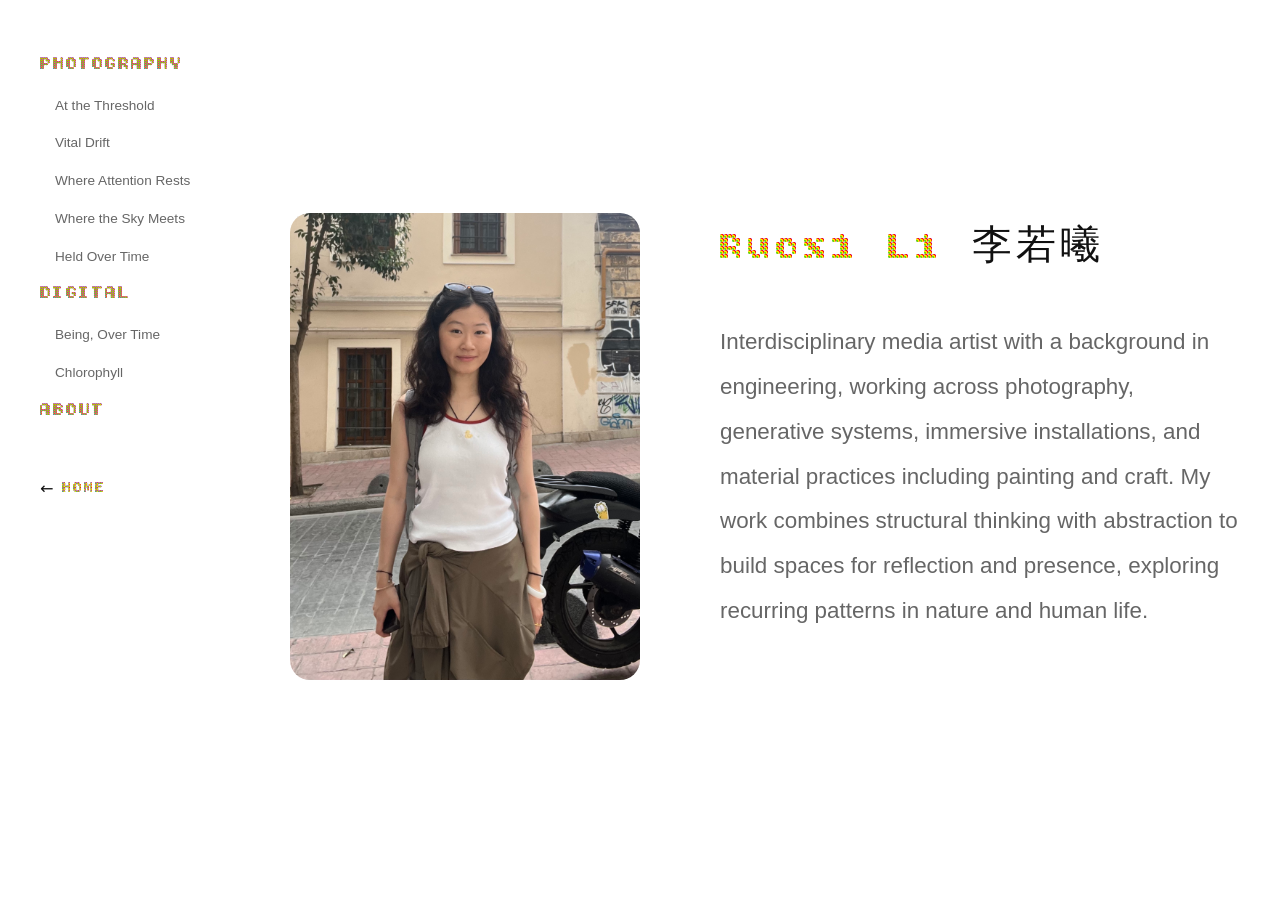
==== about.html @ 098a0ddc "Change Title Font Bitcount Grid Double Ink" ====
<!DOCTYPE html>
<html lang="en">
<head>
    <meta charset="UTF-8">
    <meta name="viewport" content="width=device-width, initial-scale=1.0">
    <title>About | Portfolio</title>
    <link rel="preconnect" href="https://fonts.googleapis.com">
    <link rel="preconnect" href="https://fonts.gstatic.com" crossorigin>
    <link href="https://fonts.googleapis.com/css2?family=Bitcount+Grid+Double+Ink:wght@100..900&display=swap" rel="stylesheet">
    <link rel="stylesheet" href="style.css">
</head>
<body>
    <div class="split-layout">
        <aside class="sidebar">
            <ul class="sidebar-nav">
                <li class="nav-section">
                    <a href="photography.html" class="nav-title">PHOTOGRAPHY</a>
                    <ul class="nav-subsection">
                        <li><a href="photography.html#threshold">At the Threshold</a></li>
                        <li><a href="photography.html#vital-drift">Vital Drift</a></li>
                        <li><a href="photography.html#attention-rests">Where Attention Rests</a></li>
                        <li><a href="photography.html#sky-meets">Where the Sky Meets</a></li>
                        <li><a href="photography.html#held-over-time">Held Over Time</a></li>
                    </ul>
                </li>
                <li class="nav-section">
                    <a href="digital.html" class="nav-title">DIGITAL</a>
                    <ul class="nav-subsection">
                        <li><a href="digital.html#being-over-time">Being, Over Time</a></li>
                        <li><a href="digital.html#chlorophyll">Chlorophyll</a></li>
                    </ul>
                </li>
                <li class="nav-section">
                    <a href="about.html" class="nav-title nav-active">ABOUT</a>
                </li>
            </ul>
            <a href="index.html" class="sidebar-home">HOME</a>
        </aside>
    <main class="main-content about-container">
        <div class="about-photo">
            <img src="assets/Me.jpg" alt="Ruoxi Li">
        </div>
        <div class="about-text">
            <h1>Ruoxi Li 李若曦</h1>
            <div class="summary">
                <p>Interdisciplinary media artist with a background in engineering, working across photography, generative systems, immersive installations, and material practices including painting and craft. My work combines structural thinking with abstraction to build spaces for reflection and presence, exploring recurring patterns in nature and human life.</p>
            </div>
        </div>
    </main>
    </div>
    <script src="cursor-trail.js"></script>
</body>
</html>
---- style.css ----
/* Base Styles */
:root {
    --text: #111;
    --secondary: #666;
    --bg: #fff;
}

* {
    margin: 0;
    padding: 0;
    box-sizing: border-box;
}

body {
    font-family: 'Helvetica Neue', Arial, sans-serif;
    line-height: 1.6;
    color: var(--text);
    background: var(--bg);
    cursor: url('data:image/svg+xml,<svg xmlns="http://www.w3.org/2000/svg" width="18" height="18" viewBox="0 0 24 24"><polygon points="12,2 15,10 24,10 17,15 19,24 12,19 5,24 7,15 0,10 9,10" fill="%23333" /></svg>') 9 9, auto;
}

/* Navigation */
.global-nav, .main-nav {
    display: flex;
    justify-content: space-between;
    align-items: center;
    padding: 20px 40px;
}

.global-nav a, .main-nav a {
    text-decoration: none;
    color: var(--text);
    font-size: 0.9rem;
    letter-spacing: 0.05em;
}

.global-nav a:hover, .main-nav a:hover {
    color: var(--secondary);
}

.global-nav a.nav-active, .main-nav a.nav-active {
    font-weight: 600;
}

.global-nav div, .main-nav div {
    display: flex;
    gap: 30px;
}

/* Hierarchical Sidebar Navigation */
.nav-section {
    margin-bottom: 25px;
}

.nav-title {
    display: block;
    font-family: "Bitcount Grid Double Ink", system-ui;
    font-size: 1.2rem;
    font-weight: 400;
    letter-spacing: 0.05em;
    color: var(--text);
    text-decoration: none;
    margin-bottom: 10px;
}

.nav-title:hover {
    color: var(--secondary);
}

.nav-title.nav-active {
    color: var(--text);
}

.nav-subsection {
    list-style: none;
    padding: 0;
    margin: 0;
    padding-left: 15px;
}

.nav-subsection li {
    margin-bottom: 6px;
}

.nav-subsection a {
    display: block;
    font-size: 0.85rem;
    color: var(--secondary);
    text-decoration: none;
    padding: 4px 0;
    transition: color 0.2s;
}

.nav-subsection a:hover {
    color: var(--text);
}

.nav-subsection a.active,
.nav-subsection .sidebar-link.active {
    color: var(--text);
    font-weight: 500;
}

.sidebar-home {
    margin-top: 40px;
    display: inline-flex;
    align-items: center;
    gap: 8px;
    font-family: "Bitcount Grid Double Ink", system-ui;
    font-size: 1rem;
    color: var(--text);
    text-decoration: none;
    letter-spacing: 0.05em;
    transition: color 0.2s;
}

.sidebar-home:hover {
    color: var(--secondary);
}

.sidebar-home::before {
    content: '←';
    font-family: system-ui;
    font-size: 1rem;
}

/* Home Icon */
.home-icon {
    display: flex;
    align-items: center;
    justify-content: center;
    color: #999;
    transition: all 0.25s ease;
    cursor: pointer;
}

.home-icon:hover {
    color: var(--text);
    transform: scale(1.1);
}

.home-icon .icon-arrow {
    display: none;
}

.home-icon .icon-house {
    display: none;
}

.home-icon::before {
    content: '←';
    font-size: 1.4rem;
    font-weight: 500;
    transition: font-weight 0.25s ease;
}

.home-icon:hover::before {
    font-weight: 700;
}

/* Container */
.container, .content-wrapper {
    max-width: 1200px;
    margin: 0 auto;
    padding: 60px 40px;
}

/* Typography */
h1 {
    font-size: 2.5rem;
    font-weight: 300;
    margin-bottom: 30px;
    letter-spacing: -0.02em;
}

.summary, .summary-text {
    max-width: 700px;
    margin-bottom: 50px;
}

.summary p, .summary-text p {
    color: var(--secondary);
    font-size: 1.1rem;
    line-height: 1.8;
}

/* Home Page */
.home-container {
    display: flex;
    justify-content: center;
    align-items: center;
    min-height: 100vh;
    text-align: center;
    padding: 40px;
}

.home-content {
    display: flex;
    flex-direction: column;
    align-items: center;
    gap: 40px;
    width: 100%;
    max-width: 1100px;
}

.home-content .name-hover {
    font-family: "Bitcount Grid Double Ink", system-ui;
    font-size: 2.5rem;
    font-weight: 400;
    letter-spacing: 0.15em;
}

.home-content .name-tone {
    font-size: 1.25rem;
    letter-spacing: 0.15em;
}

.home-main {
    display: flex;
    align-items: center;
    justify-content: center;
    gap: 60px;
    width: 100%;
}

.home-artwork {
    position: relative;
}

.home-artwork img {
    max-width: 700px;
    max-height: 60vh;
    object-fit: contain;
    filter: brightness(1.12);
    border-radius: 20px;
}

.home-links {
    display: flex;
    flex-direction: column;
    gap: 30px;
    align-items: center;
}

.home-links a {
    text-decoration: none;
    color: var(--text);
    font-family: "Bitcount Grid Double Ink", system-ui;
    font-size: 1.6rem;
    letter-spacing: 0.1em;
    font-weight: 400;
    transition: color 0.3s ease;
}

.home-links a:hover {
    color: var(--secondary);
}

/* About Page */
.about-container {
    display: flex;
    align-items: center;
    justify-content: center;
    gap: 80px;
    min-height: 100%;
    padding: 60px;
}

.about-photo {
    flex-shrink: 0;
}

.about-photo img {
    width: 350px;
    height: auto;
    border-radius: 20px;
    object-fit: cover;
}

.about-text {
    flex: 1;
    max-width: 650px;
}

.about-text h1 {
    font-family: "Bitcount Grid Double Ink", system-ui;
    font-size: 2.5rem;
    font-weight: 400;
    letter-spacing: 0.1em;
    margin-bottom: 40px;
}

.about-text .summary p {
    font-size: 1.4rem;
    line-height: 2;
    color: var(--secondary);
}

@media (max-width: 900px) {
    .about-container {
        flex-direction: column;
        gap: 50px;
        text-align: center;
        padding: 60px 30px;
    }

    .about-photo img {
        width: 300px;
    }

    .about-text h1 {
        font-size: 1.6rem;
    }
}

.home-nav h1 {
    font-size: 1.5rem;
    font-weight: 400;
    letter-spacing: 0.1em;
    margin-bottom: 20px;
}

.name-hover {
    position: relative;
    display: inline-block;
    cursor: default;
    text-decoration: none;
}

.name-hover span {
    text-decoration: none;
}

.name-hover span:first-child {
    margin-right: 20px;
}

.name-tone {
    position: absolute;
    top: 100%;
    left: 50%;
    transform: translateX(-50%);
    font-size: 0.85rem;
    color: var(--secondary);
    opacity: 0;
    transition: opacity 0.3s ease;
    white-space: nowrap;
    margin-top: 5px;
}

.name-hover:hover .name-tone {
    opacity: 1;
}

.home-nav hr {
    border: none;
    border-top: 1px solid #ddd;
    margin: 20px 0;
}

.home-nav p {
    margin: 15px 0;
}

.home-nav a {
    text-decoration: none;
    color: var(--text);
    font-size: 0.9rem;
    letter-spacing: 0.1em;
}

.home-nav a:hover {
    color: var(--secondary);
}

/* Project List */
.project-list {
    list-style: none;
    padding: 0;
    margin-top: 50px;
}

.project-list li {
    border-bottom: 1px solid #eee;
    padding: 20px 0;
    transition: all 0.3s ease;
}

.project-list li:hover {
    padding-left: 10px;
    border-color: #111;
}

.project-list a {
    text-decoration: none;
    color: var(--text);
    font-size: 1.5rem;
    display: block;
}

.project-list a:hover {
    color: var(--secondary);
}

/* Gallery - Uniform Grid */
.gallery {
    display: grid;
    grid-template-columns: repeat(2, 1fr);
    gap: 25px;
}

.gallery img {
    width: 100%;
    height: 340px;
    object-fit: cover;
    object-position: center;
    display: block;
    cursor: pointer;
    transition: opacity 0.3s ease;
}


@media (max-width: 1024px) {
    .gallery img {
        height: 300px;
    }
}

@media (max-width: 600px) {
    .gallery {
        grid-template-columns: 1fr;
    }
    .gallery img {
        height: 300px;
    }
}

/* Video Container */
.video-container {
    position: relative;
    padding-bottom: 56.25%; /* 16:9 aspect ratio */
    height: 0;
    overflow: hidden;
    margin-top: 40px;
}

.video-container iframe {
    position: absolute;
    top: 0;
    left: 0;
    width: 100%;
    height: 100%;
    border: none;
}

.video-placeholder {
    background: #f5f5f5;
    padding: 60px 40px;
    text-align: center;
    color: var(--secondary);
    margin-top: 40px;
}

/* Digital page - visible description */
.digital-description {
    max-width: 900px;
    margin-bottom: 40px;
}

.digital-description p {
    color: var(--secondary);
    font-size: 1rem;
    line-height: 1.9;
    margin-bottom: 20px;
}

.digital-description p:last-child {
    margin-bottom: 0;
}

/* Smaller video container - YouTube standard 16:9 */
.video-container.video-small {
    position: relative;
    max-width: 900px;
    padding-bottom: 0;
    height: auto;
    aspect-ratio: 16 / 9;
    margin-top: 20px;
}

.video-container.video-small iframe {
    position: relative;
    width: 100%;
    height: 100%;
}

/* Lightbox */
.lightbox {
    position: fixed;
    top: 0;
    left: 0;
    width: 100%;
    height: 100%;
    background: #fff;
    z-index: 10000;
    display: none;
    flex-direction: column;
    justify-content: center;
    align-items: center;
}

.lightbox.active {
    display: flex;
}

.lightbox *,
.lightbox *::before,
.lightbox *::after {
    background: none !important;
    box-shadow: none !important;
    border: none !important;
    border-radius: 0 !important;
}

.lightbox-main {
    flex: 1;
    display: flex;
    justify-content: center;
    align-items: center;
    width: 100%;
    padding: 40px 20px 20px;
    max-height: calc(100vh - 140px);
    background: transparent;
}

.lightbox-main img {
    max-width: calc(100% - 160px);
    max-height: 100%;
    object-fit: contain;
}

.lightbox-close {
    position: absolute;
    top: 20px;
    right: 30px;
    font-size: 2rem;
    cursor: pointer;
    color: #333;
    z-index: 10001;
    width: 40px;
    height: 40px;
    display: flex;
    align-items: center;
    justify-content: center;
}

.lightbox-close:hover {
    color: #000;
}

.lightbox-nav {
    font-size: 2.5rem;
    cursor: pointer;
    color: #555;
    padding: 20px;
    user-select: none;
    z-index: 10002;
    display: flex;
    align-items: center;
    justify-content: center;
    line-height: 1;
    flex-shrink: 0;
}

.lightbox-nav:hover {
    color: #000;
}

.lightbox-prev {
    margin-right: 20px;
}

.lightbox-next {
    margin-left: 20px;
}

.lightbox-thumbnails {
    display: flex;
    gap: 10px;
    padding: 15px 20px;
    overflow-x: auto;
    max-width: 100%;
    background: transparent;
    flex-shrink: 0;
    height: 100px;
    align-items: center;
    justify-content: center;
}

.lightbox-thumbnails img {
    width: 80px;
    height: 55px;
    object-fit: cover;
    cursor: pointer;
    opacity: 1;
    transition: transform 0.2s;
    flex-shrink: 0;
}

.lightbox-thumbnails img:hover {
    transform: scale(1.05);
}

.lightbox-thumbnails img.active {
    transform: scale(1.15);
}

/* Split Layout with Sidebar */
.split-layout {
    display: flex;
    height: 100vh;
    overflow: hidden;
}

.sidebar {
    width: 250px;
    flex-shrink: 0;
    padding: 50px 30px 50px 40px;
    overflow-y: auto;
}

.sidebar-nav {
    list-style: none;
    padding: 0;
    margin: 0;
}

.sidebar-nav li {
    margin-bottom: 8px;
}

.sidebar-link {
    display: block;
    padding: 8px 0;
    text-decoration: none;
    color: var(--secondary);
    font-size: 0.9rem;
    transition: all 0.2s;
    white-space: nowrap;
}

.sidebar-nav li:first-child .sidebar-link {
    padding-top: 0;
}

.sidebar-link:hover {
    color: var(--text);
}

.sidebar-link.active {
    color: var(--text);
    font-weight: 600;
}

.main-content {
    flex: 1;
    overflow-y: auto;
    padding: 40px;
    position: relative;
}

.project-section {
    display: none;
}

.project-section.active {
    display: block;
}

.project-header {
    float: right;
    margin-left: 30px;
    margin-bottom: 20px;
    z-index: 10;
    display: flex;
    flex-direction: column;
    align-items: flex-end;
    gap: 15px;
}

.project-header .button-group {
    display: flex;
    gap: 10px;
}

.view-toggle,
.info-toggle {
    width: 30px;
    height: 30px;
    border: 2.5px solid #999;
    border-radius: 50%;
    background: transparent;
    color: #999;
    font-size: 15px;
    cursor: pointer;
    transition: all 0.25s ease;
    display: flex;
    align-items: center;
    justify-content: center;
}

.info-toggle {
    font-family: 'Georgia', serif;
    font-style: italic;
}

.view-toggle {
    position: relative;
}

/* Single/expand icon - one rectangle */
.icon-gallery {
    width: 12px;
    height: 12px;
    border: 2px solid currentColor;
    border-radius: 2px;
}

.icon-gallery span {
    display: none;
}

/* Grid icon - 2x2 squares */
.icon-grid {
    display: grid;
    grid-template-columns: repeat(2, 1fr);
    gap: 2px;
    width: 12px;
    height: 12px;
}

.icon-grid span {
    background: currentColor;
    border-radius: 1px;
}

/* Show correct icon based on state */
.view-toggle .icon-gallery {
    display: block;
}

.view-toggle .icon-grid {
    display: none;
}

.view-toggle.active .icon-gallery {
    display: none;
}

.view-toggle.active .icon-grid {
    display: grid;
}

.view-toggle:hover,
.info-toggle:hover {
    border-color: var(--text);
    color: var(--text);
    transform: scale(1.1);
}

.view-toggle.active,
.info-toggle.active {
    background: var(--text);
    border-color: var(--text);
    color: #fff;
}

/* Single Image View Mode */
.gallery.single-view {
    display: flex;
    flex-direction: column;
    align-items: center;
    gap: 20px;
}

.gallery.single-view .main-image-container {
    width: 100%;
    display: flex;
    justify-content: center;
    align-items: center;
}

.gallery.single-view .main-image {
    max-width: 100%;
    max-height: 82vh;
    height: auto;
    object-fit: contain;
    cursor: default;
}

.gallery.single-view .thumbnail-strip {
    display: flex;
    gap: 10px;
    overflow-x: auto;
    padding: 10px 0;
    width: 100%;
    justify-content: center;
}

.gallery.single-view .thumbnail-strip img {
    width: 80px;
    height: 55px;
    object-fit: cover;
    cursor: pointer;
    transition: transform 0.2s;
}

.gallery.single-view .thumbnail-strip img.active {
    transform: scale(1.15);
}

.gallery.single-view > img {
    display: none;
}

.nav-arrow {
    background: transparent;
    border: none;
    font-size: 3rem;
    color: #999;
    cursor: pointer;
    padding: 0 20px;
    transition: color 0.2s;
}

.nav-arrow:hover {
    color: var(--text);
}

.project-description {
    max-width: 400px;
    padding: 0;
    display: none;
    text-align: right;
    text-wrap: balance;
}

.project-description.show {
    display: block;
}

.project-description p {
    color: var(--secondary);
    font-size: 1.1rem;
    line-height: 1.8;
    margin-bottom: 10px;
}

.project-description p:last-child {
    margin-bottom: 0;
}

/* Responsive */
@media (max-width: 900px) {
    .split-layout {
        flex-direction: column;
        height: auto;
    }

    .sidebar {
        width: 100%;
        padding: 30px 20px;
    }

    .sidebar-nav {
        display: flex;
        flex-wrap: wrap;
        gap: 10px;
    }

    .sidebar-nav li {
        margin-bottom: 0;
    }

    .sidebar-link {
        padding: 8px 15px;
        border: 1px solid #eee;
        border-radius: 20px;
        font-size: 0.85rem;
    }

    .sidebar-link.active {
        border-color: var(--text);
        background: var(--text);
        color: #fff;
    }

    .main-content {
        padding: 30px 20px;
    }
}

@media (max-width: 768px) {
    .global-nav, .main-nav {
        padding: 15px 20px;
    }

    .container, .content-wrapper {
        padding: 40px 20px;
    }

    h1 {
        font-size: 1.8rem;
    }

    .gallery {
        grid-template-columns: 1fr;
    }

    .global-nav div, .main-nav div {
        gap: 15px;
    }
}
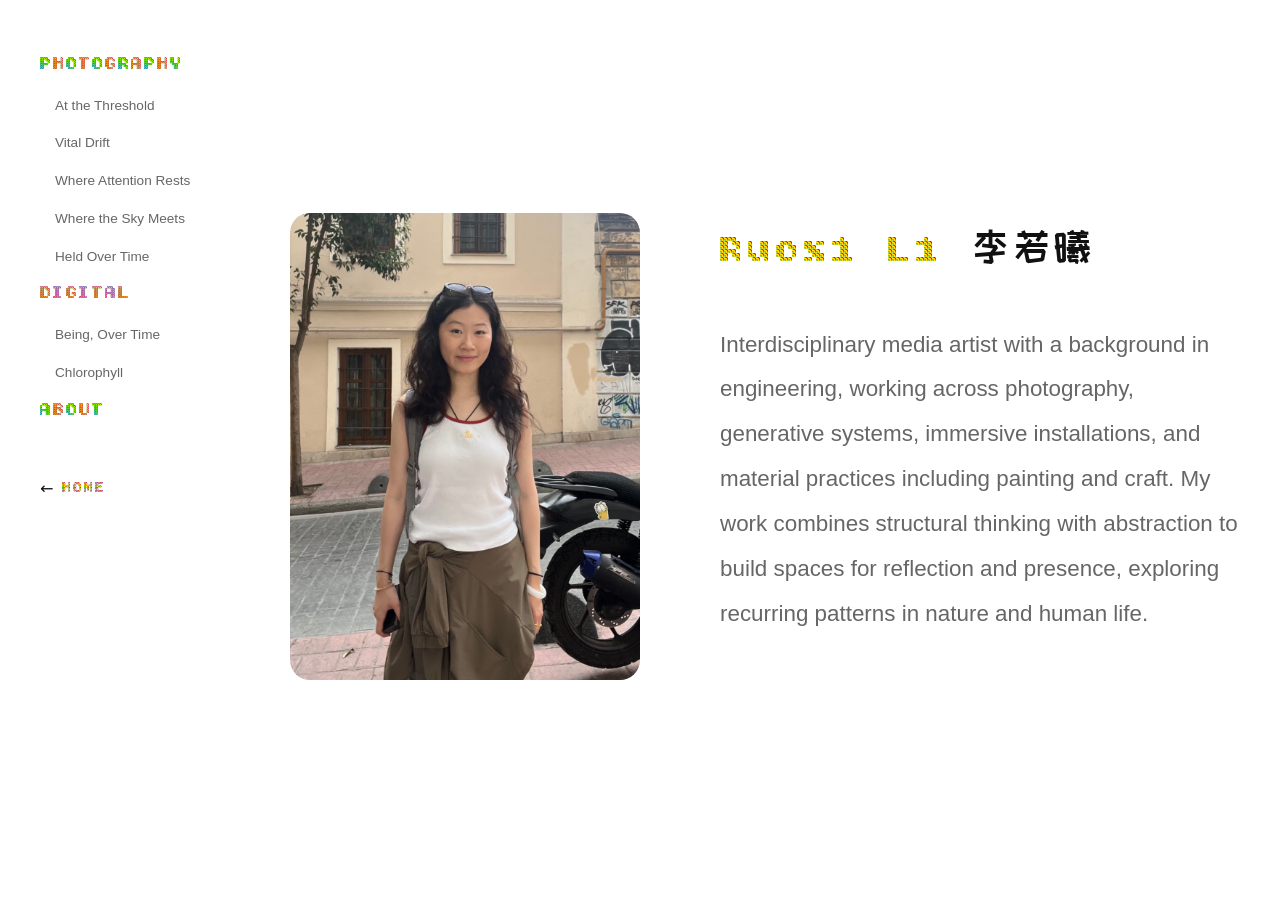
==== commit b763f1ae: "Change Chinese font ZCOOL KuaiLe" ====
--- a/about.html
+++ b/about.html
@@ -6,7 +6,7 @@
     <title>About | Portfolio</title>
     <link rel="preconnect" href="https://fonts.googleapis.com">
     <link rel="preconnect" href="https://fonts.gstatic.com" crossorigin>
-    <link href="https://fonts.googleapis.com/css2?family=Bitcount+Grid+Double+Ink:wght@100..900&display=swap" rel="stylesheet">
+    <link href="https://fonts.googleapis.com/css2?family=Bitcount+Grid+Double+Ink:wght@100..900&family=ZCOOL+KuaiLe&display=swap" rel="stylesheet">
     <link rel="stylesheet" href="style.css">
 </head>
 <body>
@@ -41,7 +41,7 @@
             <img src="assets/Me.jpg" alt="Ruoxi Li">
         </div>
         <div class="about-text">
-            <h1>Ruoxi Li 李若曦</h1>
+            <h1>Ruoxi Li <span class="chinese-name">李若曦</span></h1>
             <div class="summary">
                 <p>Interdisciplinary media artist with a background in engineering, working across photography, generative systems, immersive installations, and material practices including painting and craft. My work combines structural thinking with abstraction to build spaces for reflection and presence, exploring recurring patterns in nature and human life.</p>
             </div>
--- a/style.css
+++ b/style.css
@@ -213,6 +213,10 @@
 .home-content .name-tone {
     font-size: 1.25rem;
     letter-spacing: 0.15em;
+}
+
+.chinese-name {
+    font-family: "ZCOOL KuaiLe", system-ui;
 }
 
 .home-main {
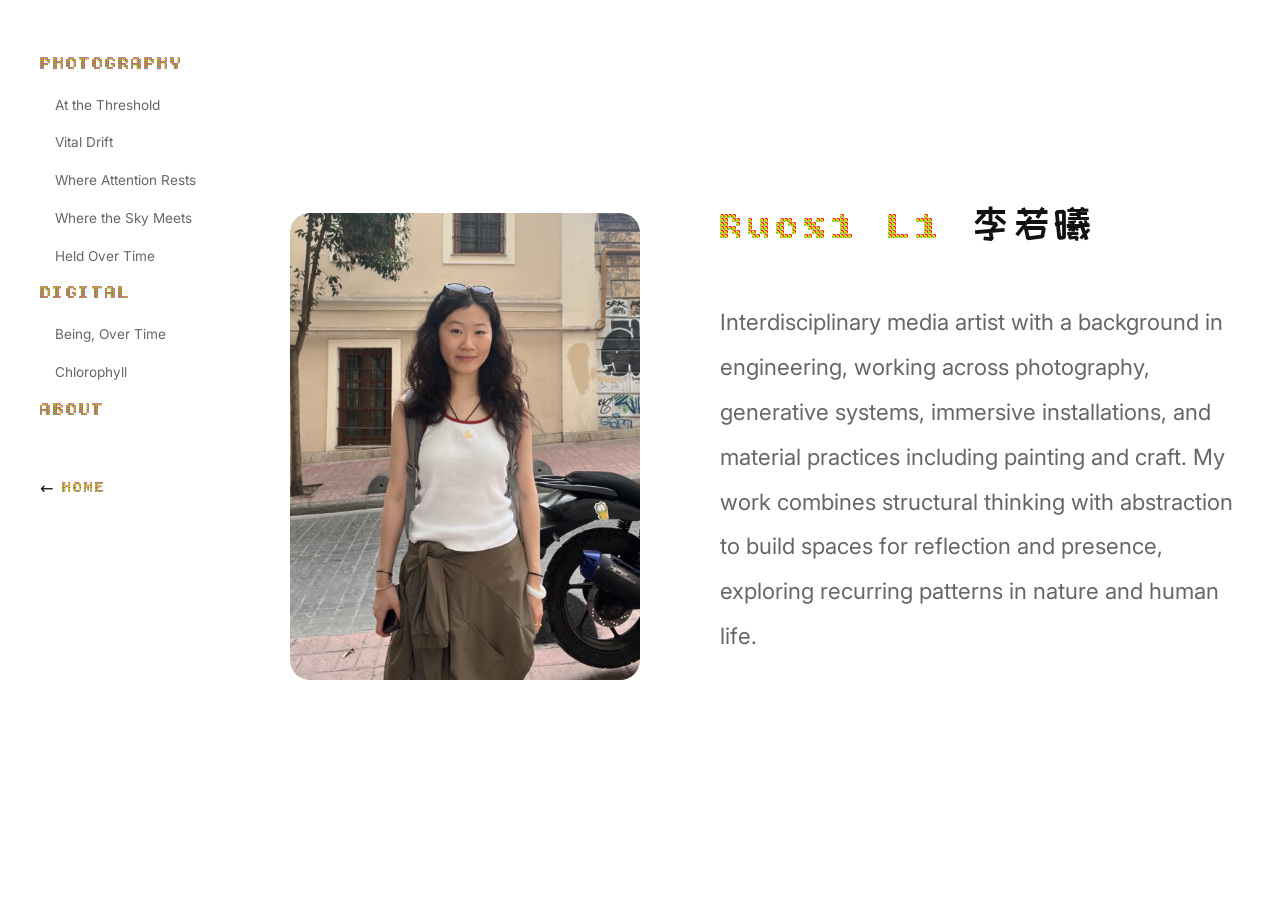
==== commit ea084d8f: "the rest of the font use Inter" ====
--- a/about.html
+++ b/about.html
@@ -6,7 +6,7 @@
     <title>About | Portfolio</title>
     <link rel="preconnect" href="https://fonts.googleapis.com">
     <link rel="preconnect" href="https://fonts.gstatic.com" crossorigin>
-    <link href="https://fonts.googleapis.com/css2?family=Bitcount+Grid+Double+Ink:wght@100..900&family=ZCOOL+KuaiLe&display=swap" rel="stylesheet">
+    <link href="https://fonts.googleapis.com/css2?family=Bitcount+Grid+Double+Ink:wght@100..900&family=Inter:wght@300;400;500;600&family=ZCOOL+KuaiLe&display=swap" rel="stylesheet">
     <link rel="stylesheet" href="style.css">
 </head>
 <body>
--- a/style.css
+++ b/style.css
@@ -12,7 +12,7 @@
 }
 
 body {
-    font-family: 'Helvetica Neue', Arial, sans-serif;
+    font-family: 'Inter', sans-serif;
     line-height: 1.6;
     color: var(--text);
     background: var(--bg);
@@ -211,6 +211,7 @@
 }
 
 .home-content .name-tone {
+    font-family: 'Inter', sans-serif;
     font-size: 1.25rem;
     letter-spacing: 0.15em;
 }
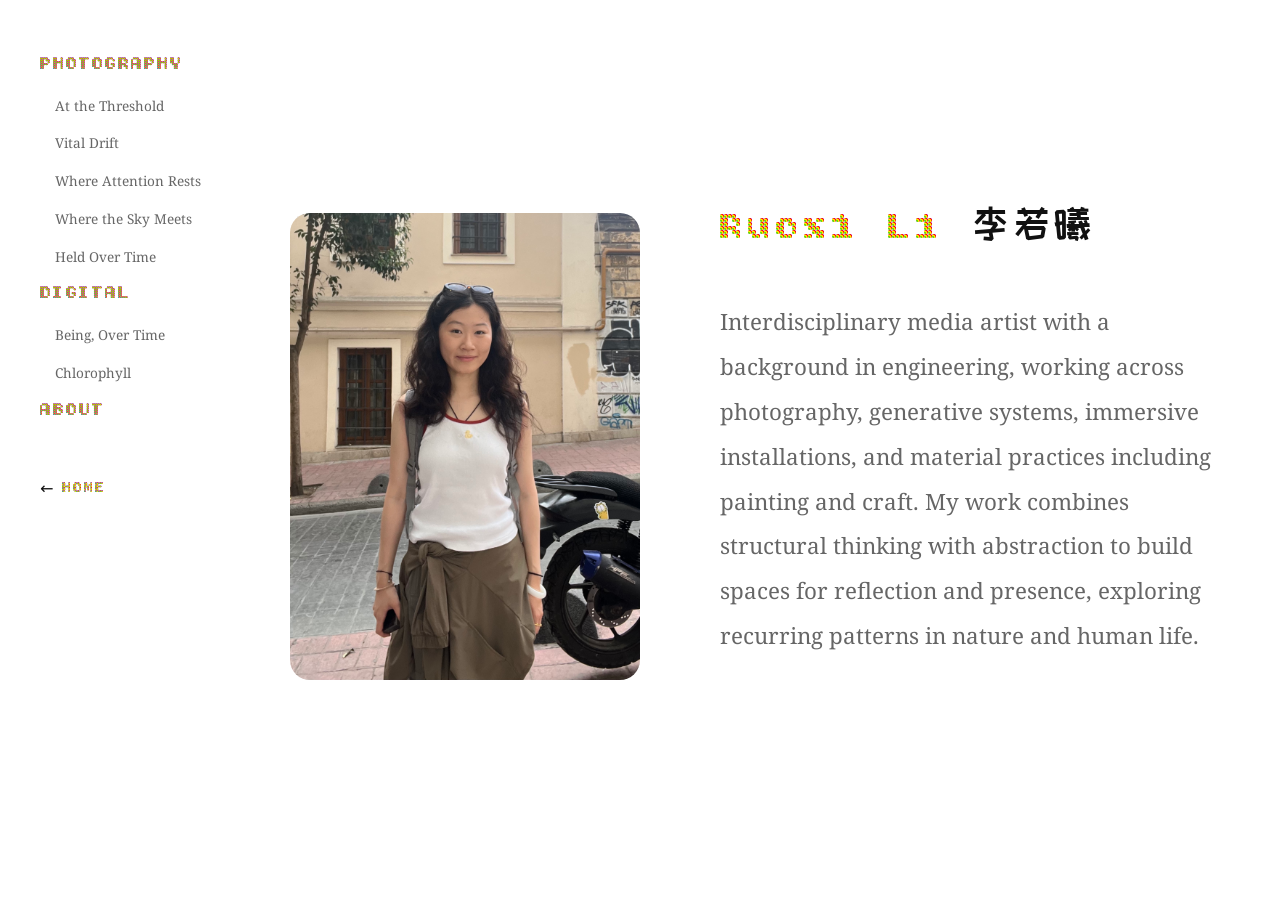
==== commit 15e3a0d3: "Change the text font to Noto Serif other than title and chinese" ====
--- a/about.html
+++ b/about.html
@@ -6,7 +6,7 @@
     <title>About | Portfolio</title>
     <link rel="preconnect" href="https://fonts.googleapis.com">
     <link rel="preconnect" href="https://fonts.gstatic.com" crossorigin>
-    <link href="https://fonts.googleapis.com/css2?family=Bitcount+Grid+Double+Ink:wght@100..900&family=Inter:wght@300;400;500;600&family=ZCOOL+KuaiLe&display=swap" rel="stylesheet">
+    <link href="https://fonts.googleapis.com/css2?family=Bitcount+Grid+Double+Ink:wght@100..900&family=Inter:wght@300;400;500;600&family=Noto+Serif:ital,wght@0,400;0,500;1,400&family=ZCOOL+KuaiLe&display=swap" rel="stylesheet">
     <link rel="stylesheet" href="style.css">
 </head>
 <body>
--- a/style.css
+++ b/style.css
@@ -12,7 +12,7 @@
 }
 
 body {
-    font-family: 'Inter', sans-serif;
+    font-family: 'Noto Serif', serif;
     line-height: 1.6;
     color: var(--text);
     background: var(--bg);
@@ -211,7 +211,7 @@
 }
 
 .home-content .name-tone {
-    font-family: 'Inter', sans-serif;
+    font-family: 'Noto Serif', serif;
     font-size: 1.25rem;
     letter-spacing: 0.15em;
 }
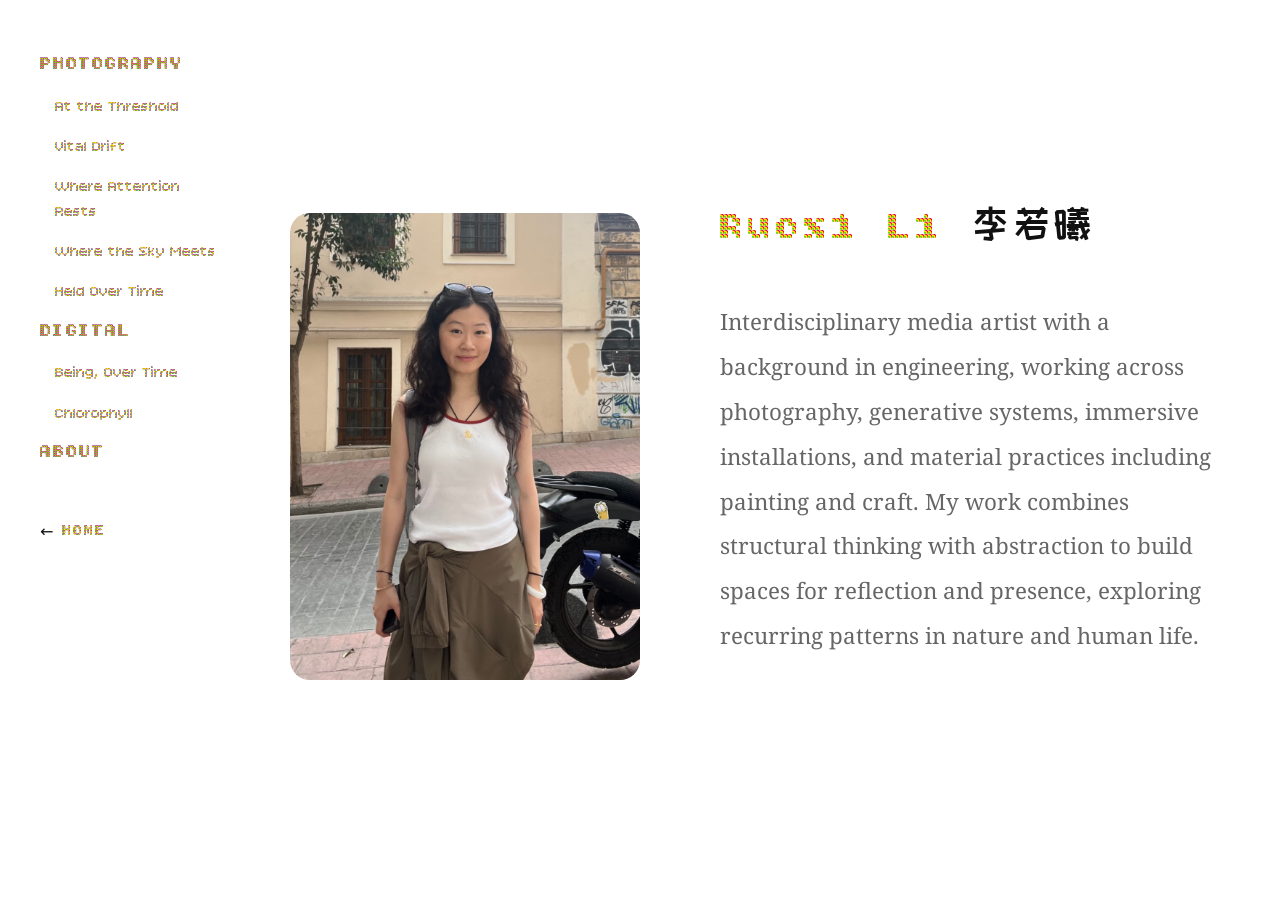
==== commit 34ef6777: "change font for start of description and navigation bar" ====
--- a/about.html
+++ b/about.html
@@ -6,7 +6,7 @@
     <title>About | Portfolio</title>
     <link rel="preconnect" href="https://fonts.googleapis.com">
     <link rel="preconnect" href="https://fonts.gstatic.com" crossorigin>
-    <link href="https://fonts.googleapis.com/css2?family=Bitcount+Grid+Double+Ink:wght@100..900&family=Inter:wght@300;400;500;600&family=Noto+Serif:ital,wght@0,400;0,500;1,400&family=ZCOOL+KuaiLe&display=swap" rel="stylesheet">
+    <link href="https://fonts.googleapis.com/css2?family=Bitcount+Grid+Double+Ink:wght@100..900&family=Bitcount+Prop+Double+Ink:wght@100..900&family=Bitcount+Prop+Single+Ink:wght@100..900&family=Inter:wght@300;400;500;600&family=Noto+Serif:ital,wght@0,400;0,500;1,400&family=ZCOOL+KuaiLe&display=swap" rel="stylesheet">
     <link rel="stylesheet" href="style.css">
 </head>
 <body>
--- a/style.css
+++ b/style.css
@@ -84,7 +84,8 @@
 
 .nav-subsection a {
     display: block;
-    font-size: 0.85rem;
+    font-family: "Bitcount Prop Single Ink", system-ui;
+    font-size: 0.95rem;
     color: var(--secondary);
     text-decoration: none;
     padding: 4px 0;
@@ -470,6 +471,12 @@
 .digital-description {
     max-width: 900px;
     margin-bottom: 40px;
+}
+
+.digital-description .work-title {
+    font-family: "Bitcount Prop Double Ink", system-ui;
+    font-size: 1.6rem;
+    color: var(--text);
 }
 
 .digital-description p {
@@ -683,19 +690,17 @@
 }
 
 .project-header {
-    float: right;
-    margin-left: 30px;
-    margin-bottom: 20px;
-    z-index: 10;
-    display: flex;
-    flex-direction: column;
-    align-items: flex-end;
-    gap: 15px;
+    margin-bottom: 30px;
+    display: flex;
+    justify-content: space-between;
+    align-items: flex-start;
+    gap: 20px;
 }
 
 .project-header .button-group {
     display: flex;
     gap: 10px;
+    flex-shrink: 0;
 }
 
 .view-toggle,
@@ -843,20 +848,21 @@
 }
 
 .project-description {
-    max-width: 400px;
+    max-width: 600px;
     padding: 0;
-    display: none;
-    text-align: right;
-    text-wrap: balance;
-}
-
-.project-description.show {
     display: block;
+    text-align: left;
+}
+
+.project-description .work-title {
+    font-family: "Bitcount Prop Double Ink", system-ui;
+    font-size: 1.6rem;
+    color: var(--text);
 }
 
 .project-description p {
     color: var(--secondary);
-    font-size: 1.1rem;
+    font-size: 1rem;
     line-height: 1.8;
     margin-bottom: 10px;
 }
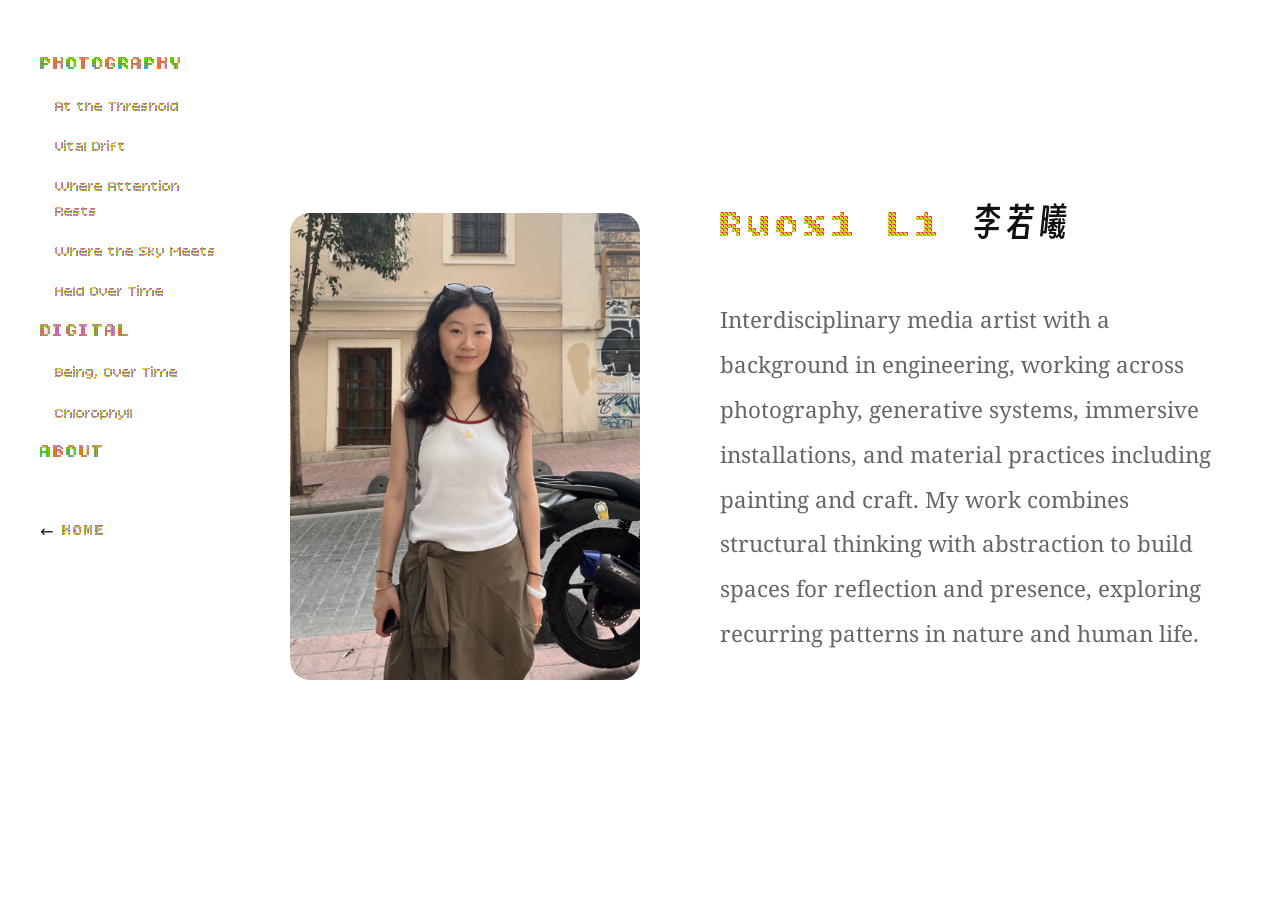
==== commit 98b8154f: "change Chinese font to smiley_sans" ====
--- a/about.html
+++ b/about.html
@@ -6,7 +6,7 @@
     <title>About | Portfolio</title>
     <link rel="preconnect" href="https://fonts.googleapis.com">
     <link rel="preconnect" href="https://fonts.gstatic.com" crossorigin>
-    <link href="https://fonts.googleapis.com/css2?family=Bitcount+Grid+Double+Ink:wght@100..900&family=Bitcount+Prop+Double+Ink:wght@100..900&family=Bitcount+Prop+Single+Ink:wght@100..900&family=Inter:wght@300;400;500;600&family=Noto+Serif:ital,wght@0,400;0,500;1,400&family=ZCOOL+KuaiLe&display=swap" rel="stylesheet">
+    <link href="https://fonts.googleapis.com/css2?family=Bitcount+Grid+Double+Ink:wght@100..900&family=Bitcount+Prop+Double+Ink:wght@100..900&family=Bitcount+Prop+Single+Ink:wght@100..900&family=Inter:wght@300;400;500;600&family=Noto+Serif:ital,wght@0,400;0,500;1,400&family=ZCOOL+QingKe+HuangYou&display=swap" rel="stylesheet">
     <link rel="stylesheet" href="style.css">
 </head>
 <body>
--- a/style.css
+++ b/style.css
@@ -1,3 +1,13 @@
+/* Custom Fonts */
+@font-face {
+    font-family: 'Smiley Sans';
+    src: url('assets/smiley_sans/SmileySans-Oblique.ttf.woff2') format('woff2'),
+         url('assets/smiley_sans/SmileySans-Oblique.ttf') format('truetype');
+    font-weight: normal;
+    font-style: oblique;
+    font-display: swap;
+}
+
 /* Base Styles */
 :root {
     --text: #111;
@@ -218,7 +228,8 @@
 }
 
 .chinese-name {
-    font-family: "ZCOOL KuaiLe", system-ui;
+    font-family: "Smiley Sans", system-ui;
+    font-size: 2.3rem;
 }
 
 .home-main {
@@ -477,12 +488,13 @@
     font-family: "Bitcount Prop Double Ink", system-ui;
     font-size: 1.6rem;
     color: var(--text);
+    vertical-align: baseline;
 }
 
 .digital-description p {
     color: var(--secondary);
-    font-size: 1rem;
-    line-height: 1.9;
+    font-size: 1.05rem;
+    line-height: 30px;
     margin-bottom: 20px;
 }
 
@@ -848,7 +860,7 @@
 }
 
 .project-description {
-    max-width: 600px;
+    max-width: 850px;
     padding: 0;
     display: block;
     text-align: left;
@@ -858,12 +870,13 @@
     font-family: "Bitcount Prop Double Ink", system-ui;
     font-size: 1.6rem;
     color: var(--text);
+    vertical-align: baseline;
 }
 
 .project-description p {
     color: var(--secondary);
-    font-size: 1rem;
-    line-height: 1.8;
+    font-size: 1.05rem;
+    line-height: 30px;
     margin-bottom: 10px;
 }
 
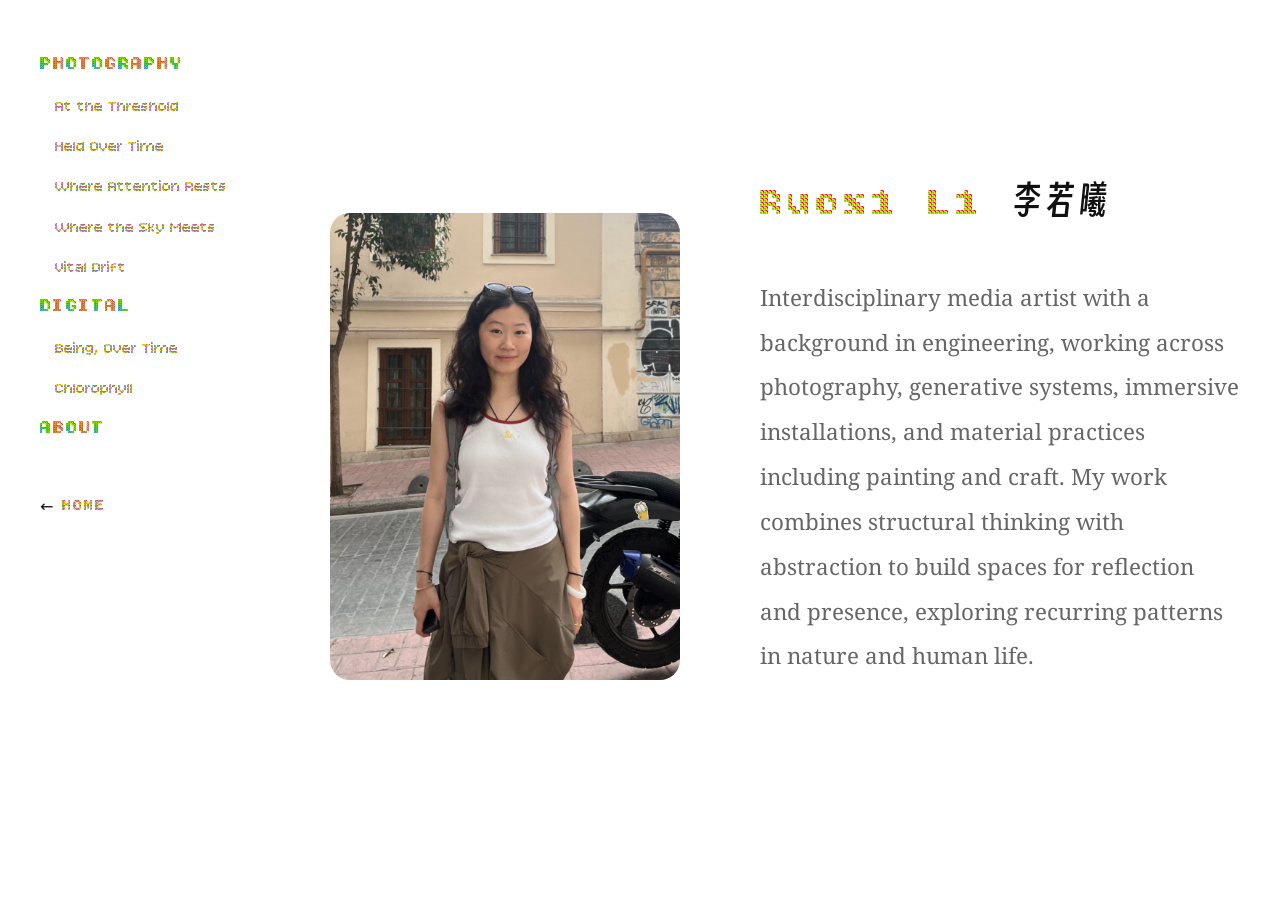
==== commit 430d19e8: "Navigation bar sequence" ====
--- a/about.html
+++ b/about.html
@@ -17,10 +17,10 @@
                     <a href="photography.html" class="nav-title">PHOTOGRAPHY</a>
                     <ul class="nav-subsection">
                         <li><a href="photography.html#threshold">At the Threshold</a></li>
-                        <li><a href="photography.html#vital-drift">Vital Drift</a></li>
+                        <li><a href="photography.html#held-over-time">Held Over Time</a></li>
                         <li><a href="photography.html#attention-rests">Where Attention Rests</a></li>
                         <li><a href="photography.html#sky-meets">Where the Sky Meets</a></li>
-                        <li><a href="photography.html#held-over-time">Held Over Time</a></li>
+                        <li><a href="photography.html#vital-drift">Vital Drift</a></li>
                     </ul>
                 </li>
                 <li class="nav-section">
--- a/style.css
+++ b/style.css
@@ -647,7 +647,7 @@
 }
 
 .sidebar {
-    width: 250px;
+    width: 290px;
     flex-shrink: 0;
     padding: 50px 30px 50px 40px;
     overflow-y: auto;
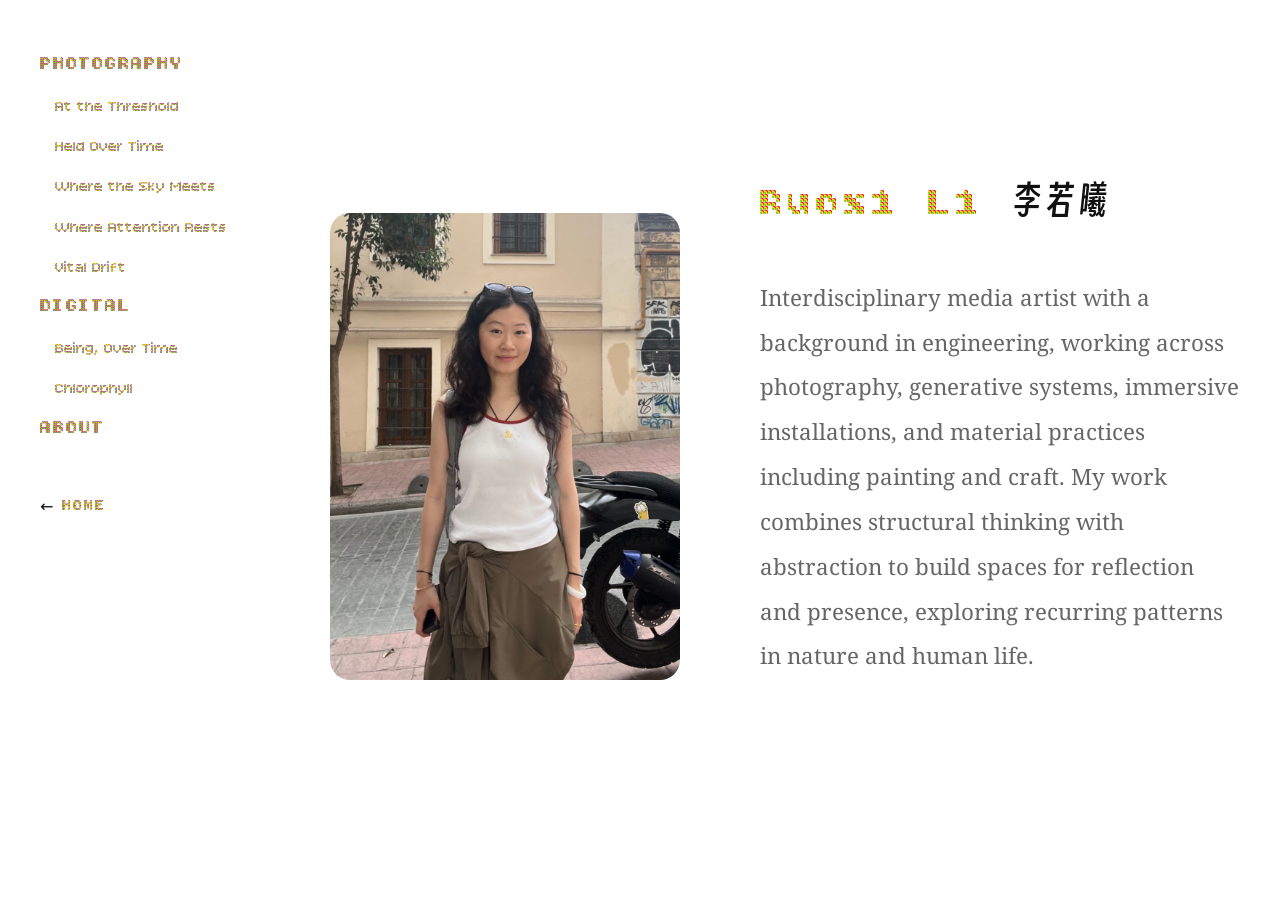
==== commit 2176bd58: "re-sequence navigation bar  1. At the Threshold   2. Held Over Time   3. Where the Sky Meets   4. Wh" ====
--- a/about.html
+++ b/about.html
@@ -18,8 +18,8 @@
                     <ul class="nav-subsection">
                         <li><a href="photography.html#threshold">At the Threshold</a></li>
                         <li><a href="photography.html#held-over-time">Held Over Time</a></li>
+                        <li><a href="photography.html#sky-meets">Where the Sky Meets</a></li>
                         <li><a href="photography.html#attention-rests">Where Attention Rests</a></li>
-                        <li><a href="photography.html#sky-meets">Where the Sky Meets</a></li>
                         <li><a href="photography.html#vital-drift">Vital Drift</a></li>
                     </ul>
                 </li>
--- a/style.css
+++ b/style.css
@@ -423,12 +423,12 @@
 .gallery {
     display: grid;
     grid-template-columns: repeat(2, 1fr);
-    gap: 25px;
+    gap: 40px;
 }
 
 .gallery img {
     width: 100%;
-    height: 340px;
+    aspect-ratio: 4 / 3;
     object-fit: cover;
     object-position: center;
     display: block;
@@ -439,16 +439,17 @@
 
 @media (max-width: 1024px) {
     .gallery img {
-        height: 300px;
+        aspect-ratio: 4 / 3;
     }
 }
 
 @media (max-width: 600px) {
     .gallery {
         grid-template-columns: 1fr;
+        gap: 30px;
     }
     .gallery img {
-        height: 300px;
+        aspect-ratio: 4 / 3;
     }
 }
 
